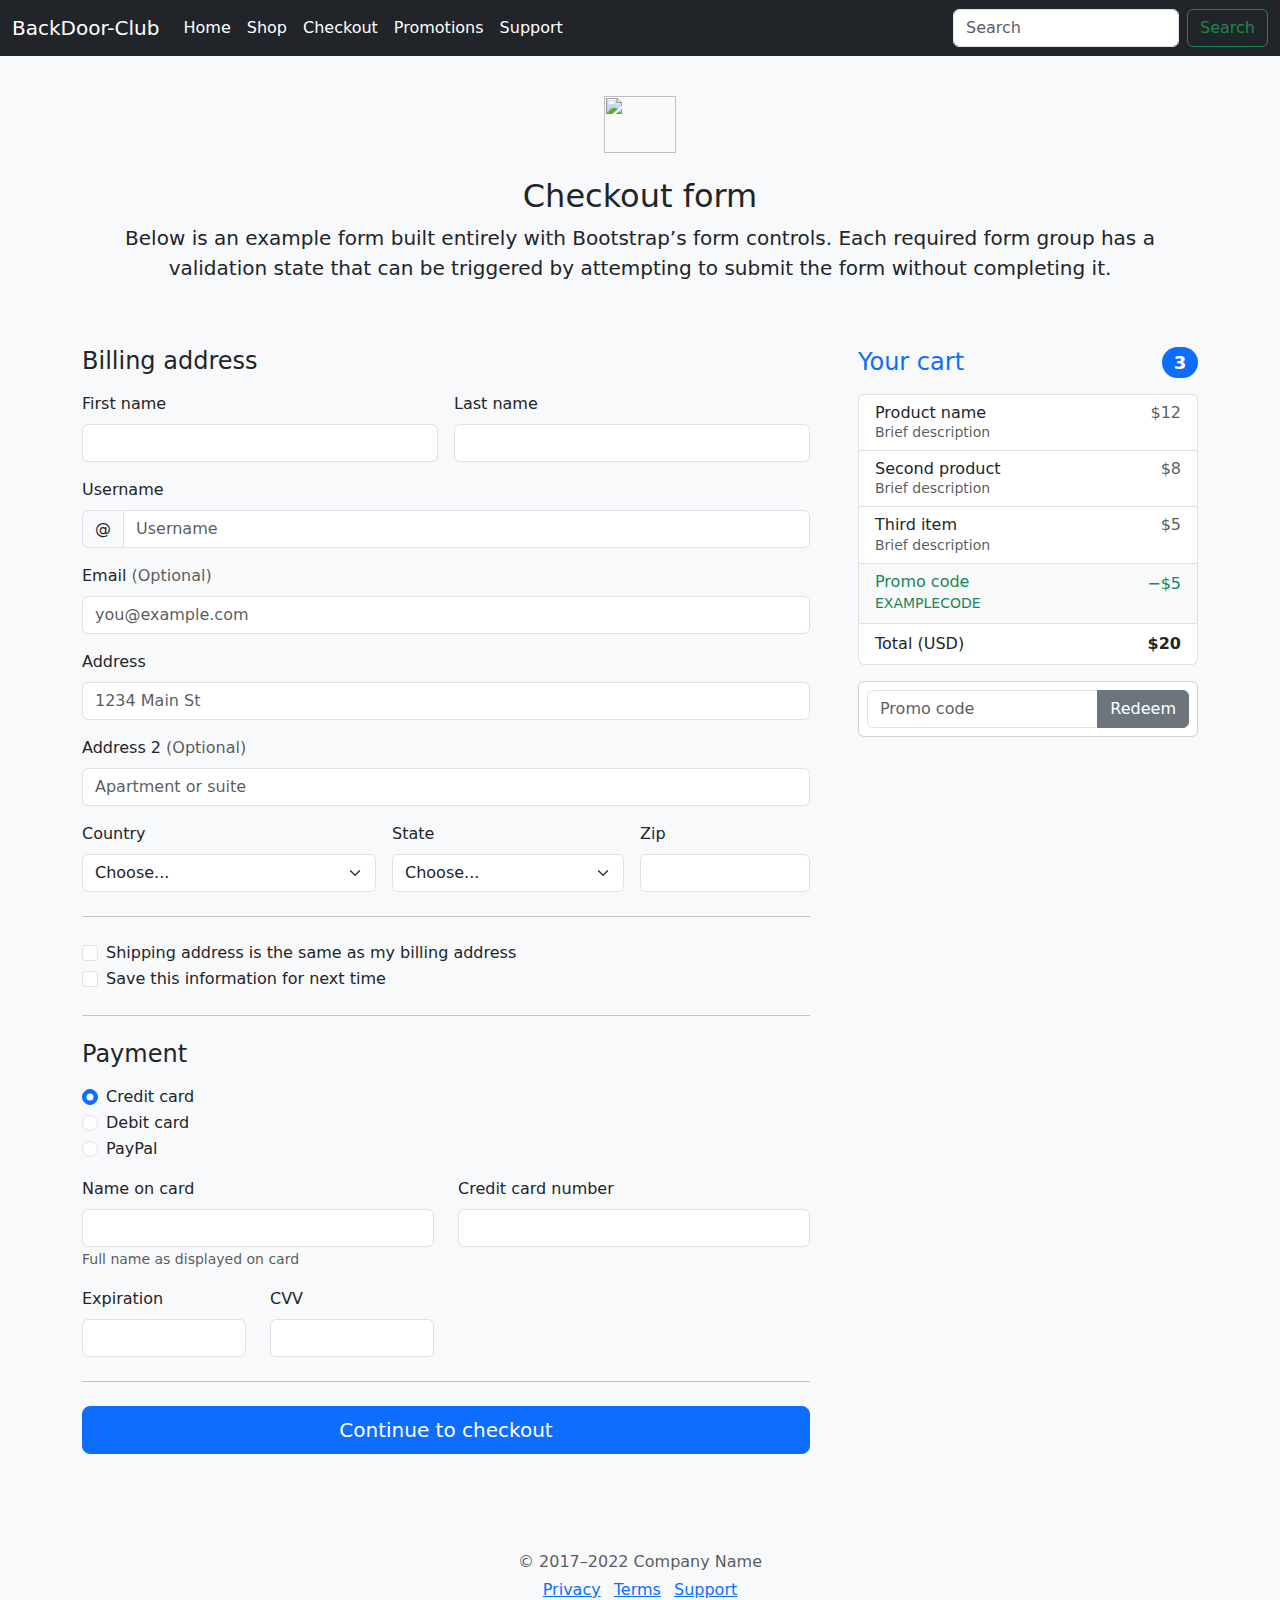
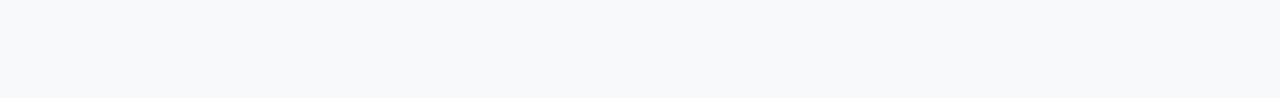
==== checkout.html @ a452adb2 "progress" ====
<!DOCTYPE html>
<html lang="en">
<head>
  <title>Bootstrap Example</title>
  <meta charset="utf-8">
  <meta name="viewport" content="width=device-width, initial-scale=1">
  <link rel="stylesheet" href="styles.css">
  <link href="https://cdn.jsdelivr.net/npm/bootstrap@5.2.1/dist/css/bootstrap.min.css" rel="stylesheet">
  <script src="https://cdn.jsdelivr.net/npm/bootstrap@5.2.1/dist/js/bootstrap.bundle.min.js"></script>
  <link href="carousel.css" rel="stylesheet">
</head>


<body class="bg-light">

    <header>
        <nav class="navbar navbar-expand-md navbar-dark fixed-top bg-dark">
          <div class="container-fluid">
            <a class="navbar-brand" href="#">BackDoor-Club</a>
            <button class="navbar-toggler" type="button" data-bs-toggle="collapse" data-bs-target="#navbarCollapse" aria-controls="navbarCollapse" aria-expanded="false" aria-label="Toggle navigation">
              <span class="navbar-toggler-icon"></span>
            </button>
            <div class="collapse navbar-collapse" id="navbarCollapse">
              <ul class="navbar-nav me-auto mb-2 mb-md-0">
                <li class="nav-item">
                  <a class="nav-link active" aria-current="page" href="index.html">Home</a>
                </li>
                <li class="nav-item">
                  <a class="nav-link active" href="Products.html">Shop</a>
                </li>
                <li class="nav-item">
                  <a class="nav-link active" href="checkout.html">Checkout</a>
                </li>
                <li class="nav-item">
                  <a class="nav-link active" href="promotions.html">Promotions</a>
                </li>
                <li class="nav-item">
                    <a class="nav-link active" href="Support.html">Support</a>
                  </li>
              </ul>
              <form class="d-flex" role="search">
                <input class="form-control me-2" type="search" placeholder="Search" aria-label="Search">
                <button class="btn btn-outline-success" type="submit">Search</button>
              </form>
            </div>
          </div>
        </nav>
      </header>
    
    
    <div class="container">
      <main>
        <div class="py-5 text-center">
          <img class="d-block mx-auto mb-4" src="" alt="" width="72" height="57">
          <h2>Checkout form</h2>
          <p class="lead">Below is an example form built entirely with Bootstrap’s form controls. Each required form group has a validation state that can be triggered by attempting to submit the form without completing it.</p>
        </div>
    
        <div class="row g-5">
          <div class="col-md-5 col-lg-4 order-md-last">
            <h4 class="d-flex justify-content-between align-items-center mb-3">
              <span class="text-primary">Your cart</span>
              <span class="badge bg-primary rounded-pill">3</span>
            </h4>
            <ul class="list-group mb-3">
              <li class="list-group-item d-flex justify-content-between lh-sm">
                <div>
                  <h6 class="my-0">Product name</h6>
                  <small class="text-muted">Brief description</small>
                </div>
                <span class="text-muted">$12</span>
              </li>
              <li class="list-group-item d-flex justify-content-between lh-sm">
                <div>
                  <h6 class="my-0">Second product</h6>
                  <small class="text-muted">Brief description</small>
                </div>
                <span class="text-muted">$8</span>
              </li>
              <li class="list-group-item d-flex justify-content-between lh-sm">
                <div>
                  <h6 class="my-0">Third item</h6>
                  <small class="text-muted">Brief description</small>
                </div>
                <span class="text-muted">$5</span>
              </li>
              <li class="list-group-item d-flex justify-content-between bg-light">
                <div class="text-success">
                  <h6 class="my-0">Promo code</h6>
                  <small>EXAMPLECODE</small>
                </div>
                <span class="text-success">−$5</span>
              </li>
              <li class="list-group-item d-flex justify-content-between">
                <span>Total (USD)</span>
                <strong>$20</strong>
              </li>
            </ul>
    
            <form class="card p-2">
              <div class="input-group">
                <input type="text" class="form-control" placeholder="Promo code">
                <button type="submit" class="btn btn-secondary">Redeem</button>
              </div>
            </form>
          </div>
          <div class="col-md-7 col-lg-8">
            <h4 class="mb-3">Billing address</h4>
            <form class="needs-validation" novalidate>
              <div class="row g-3">
                <div class="col-sm-6">
                  <label for="firstName" class="form-label">First name</label>
                  <input type="text" class="form-control" id="firstName" placeholder="" value="" required>
                  <div class="invalid-feedback">
                    Valid first name is required.
                  </div>
                </div>
    
                <div class="col-sm-6">
                  <label for="lastName" class="form-label">Last name</label>
                  <input type="text" class="form-control" id="lastName" placeholder="" value="" required>
                  <div class="invalid-feedback">
                    Valid last name is required.
                  </div>
                </div>
    
                <div class="col-12">
                  <label for="username" class="form-label">Username</label>
                  <div class="input-group has-validation">
                    <span class="input-group-text">@</span>
                    <input type="text" class="form-control" id="username" placeholder="Username" required>
                  <div class="invalid-feedback">
                      Your username is required.
                    </div>
                  </div>
                </div>
    
                <div class="col-12">
                  <label for="email" class="form-label">Email <span class="text-muted">(Optional)</span></label>
                  <input type="email" class="form-control" id="email" placeholder="you@example.com">
                  <div class="invalid-feedback">
                    Please enter a valid email address for shipping updates.
                  </div>
                </div>
    
                <div class="col-12">
                  <label for="address" class="form-label">Address</label>
                  <input type="text" class="form-control" id="address" placeholder="1234 Main St" required>
                  <div class="invalid-feedback">
                    Please enter your shipping address.
                  </div>
                </div>
    
                <div class="col-12">
                  <label for="address2" class="form-label">Address 2 <span class="text-muted">(Optional)</span></label>
                  <input type="text" class="form-control" id="address2" placeholder="Apartment or suite">
                </div>
    
                <div class="col-md-5">
                  <label for="country" class="form-label">Country</label>
                  <select class="form-select" id="country" required>
                    <option value="">Choose...</option>
                    <option>United States</option>
                  </select>
                  <div class="invalid-feedback">
                    Please select a valid country.
                  </div>
                </div>
    
                <div class="col-md-4">
                  <label for="state" class="form-label">State</label>
                  <select class="form-select" id="state" required>
                    <option value="">Choose...</option>
                    <option>California</option>
                  </select>
                  <div class="invalid-feedback">
                    Please provide a valid state.
                  </div>
                </div>
    
                <div class="col-md-3">
                  <label for="zip" class="form-label">Zip</label>
                  <input type="text" class="form-control" id="zip" placeholder="" required>
                  <div class="invalid-feedback">
                    Zip code required.
                  </div>
                </div>
              </div>
    
              <hr class="my-4">
    
              <div class="form-check">
                <input type="checkbox" class="form-check-input" id="same-address">
                <label class="form-check-label" for="same-address">Shipping address is the same as my billing address</label>
              </div>
    
              <div class="form-check">
                <input type="checkbox" class="form-check-input" id="save-info">
                <label class="form-check-label" for="save-info">Save this information for next time</label>
              </div>
    
              <hr class="my-4">
    
              <h4 class="mb-3">Payment</h4>
    
              <div class="my-3">
                <div class="form-check">
                  <input id="credit" name="paymentMethod" type="radio" class="form-check-input" checked required>
                  <label class="form-check-label" for="credit">Credit card</label>
                </div>
                <div class="form-check">
                  <input id="debit" name="paymentMethod" type="radio" class="form-check-input" required>
                  <label class="form-check-label" for="debit">Debit card</label>
                </div>
                <div class="form-check">
                  <input id="paypal" name="paymentMethod" type="radio" class="form-check-input" required>
                  <label class="form-check-label" for="paypal">PayPal</label>
                </div>
              </div>
    
              <div class="row gy-3">
                <div class="col-md-6">
                  <label for="cc-name" class="form-label">Name on card</label>
                  <input type="text" class="form-control" id="cc-name" placeholder="" required>
                  <small class="text-muted">Full name as displayed on card</small>
                  <div class="invalid-feedback">
                    Name on card is required
                  </div>
                </div>
    
                <div class="col-md-6">
                  <label for="cc-number" class="form-label">Credit card number</label>
                  <input type="text" class="form-control" id="cc-number" placeholder="" required>
                  <div class="invalid-feedback">
                    Credit card number is required
                  </div>
                </div>
    
                <div class="col-md-3">
                  <label for="cc-expiration" class="form-label">Expiration</label>
                  <input type="text" class="form-control" id="cc-expiration" placeholder="" required>
                  <div class="invalid-feedback">
                    Expiration date required
                  </div>
                </div>
    
                <div class="col-md-3">
                  <label for="cc-cvv" class="form-label">CVV</label>
                  <input type="text" class="form-control" id="cc-cvv" placeholder="" required>
                  <div class="invalid-feedback">
                    Security code required
                  </div>
                </div>
              </div>
    
              <hr class="my-4">
    
              <button class="w-100 btn btn-primary btn-lg" type="submit">Continue to checkout</button>
            </form>
          </div>
        </div>
      </main>
    
      <footer class="my-5 pt-5 text-muted text-center text-small">
        <p class="mb-1">&copy; 2017–2022 Company Name</p>
        <ul class="list-inline">
          <li class="list-inline-item"><a href="#">Privacy</a></li>
          <li class="list-inline-item"><a href="#">Terms</a></li>
          <li class="list-inline-item"><a href="#">Support</a></li>
        </ul>
      </footer>
    </div>
    
    
        <script src="/docs/5.2/dist/js/bootstrap.bundle.min.js" integrity="sha384-OERcA2EqjJCMA+/3y+gxIOqMEjwtxJY7qPCqsdltbNJuaOe923+mo//f6V8Qbsw3" crossorigin="anonymous"></script>
    
          <script src="form-validation.js"></script>
      </body>


</html>
---- styles.css ----
/* GLOBAL STYLES
-------------------------------------------------- */
/* Padding below the footer and lighter body text */

body {
    padding-top: 3rem;
    padding-bottom: 3rem;
    color: #5a5a5a;
  }
  
  
  /* CUSTOMIZE THE CAROUSEL
  -------------------------------------------------- */
  
  /* Carousel base class */
  .carousel {
    margin-bottom: 4rem;
  }
  /* Since positioning the image, we need to help out the caption */
  .carousel-caption {
    bottom: 3rem;
    z-index: 10;
  }
  
  /* Declare heights because of positioning of img element */
  .carousel-item {
    height: 32rem;
  }
  
  
  /* MARKETING CONTENT
  -------------------------------------------------- */
  
  /* Center align the text within the three columns below the carousel */
  .marketing .col-lg-4 {
    margin-bottom: 1.5rem;
    text-align: center;
  }
  /* rtl:begin:ignore */
  .marketing .col-lg-4 p {
    margin-right: .75rem;
    margin-left: .75rem;
  }
  /* rtl:end:ignore */
  
  
  /* Featurettes
  ------------------------- */
  
  .featurette-divider {
    margin: 5rem 0; /* Space out the Bootstrap <hr> more */
  }
  
  /* Thin out the marketing headings */
  /* rtl:begin:remove */
  .featurette-heading {
    letter-spacing: -.05rem;
  }
  
  /* rtl:end:remove */
  
  /* RESPONSIVE CSS
  -------------------------------------------------- */
  
  @media (min-width: 40em) {
    /* Bump up size of carousel content */
    .carousel-caption p {
      margin-bottom: 1.25rem;
      font-size: 1.25rem;
      line-height: 1.4;
    }
  
    .featurette-heading {
      font-size: 50px;
    }
  }
  
  @media (min-width: 62em) {
    .featurette-heading {
      margin-top: 7rem;
    }
  }



.bd-placeholder-img {
    font-size: 1.125rem;
    text-anchor: middle;
    -webkit-user-select: none;
    -moz-user-select: none;
    user-select: none;
  }

  @media (min-width: 768px) {
    .bd-placeholder-img-lg {
      font-size: 3.5rem;
    }
  }

  .b-example-divider {
    height: 3rem;
    background-color: rgba(0, 0, 0, .1);
    border: solid rgba(0, 0, 0, .15);
    border-width: 1px 0;
    box-shadow: inset 0 .5em 1.5em rgba(0, 0, 0, .1), inset 0 .125em .5em rgba(0, 0, 0, .15);
  }

  .b-example-vr {
    flex-shrink: 0;
    width: 1.5rem;
    height: 100vh;
  }

  .bi {
    vertical-align: -.125em;
    fill: currentColor;
  }

  .nav-scroller {
    position: relative;
    z-index: 2;
    height: 2.75rem;
    overflow-y: hidden;
  }

  .nav-scroller .nav {
    display: flex;
    flex-wrap: nowrap;
    padding-bottom: 1rem;
    margin-top: -1px;
    overflow-x: auto;
    text-align: center;
    white-space: nowrap;
    -webkit-overflow-scrolling: touch;
  }
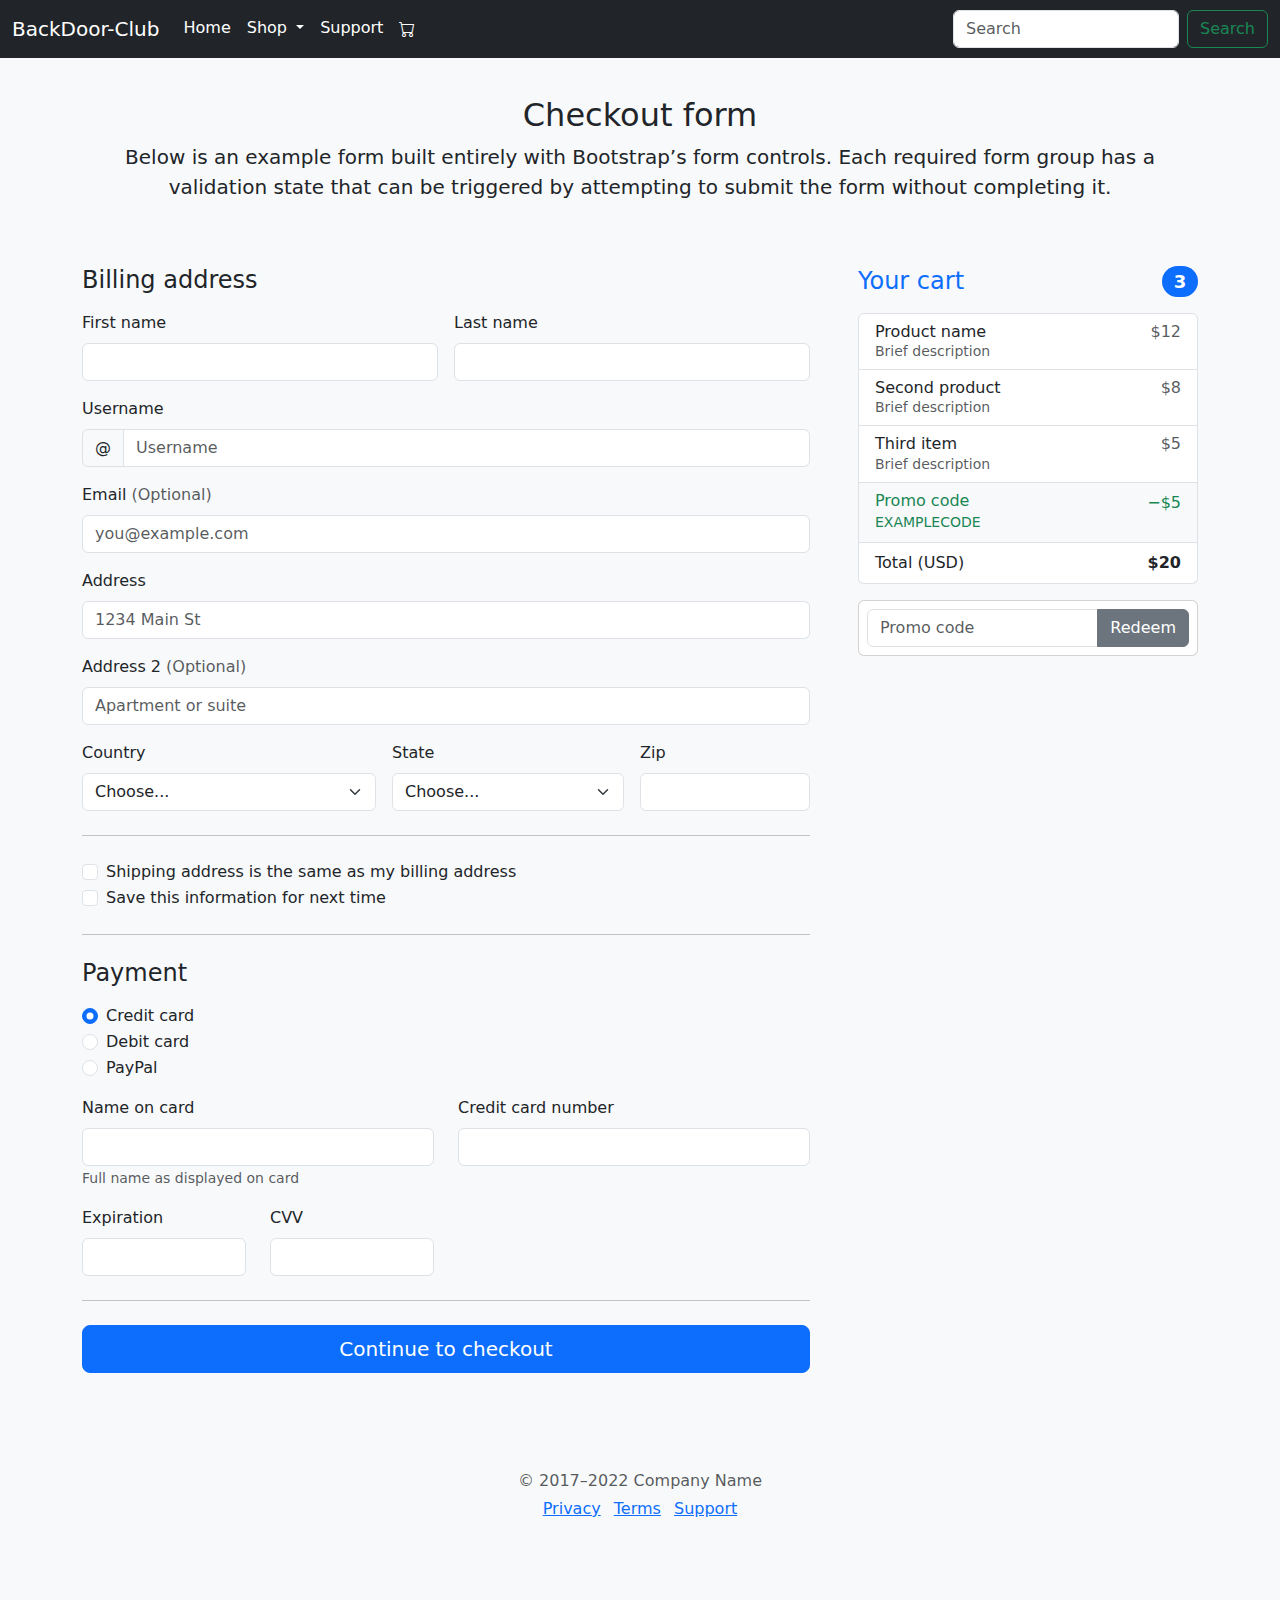
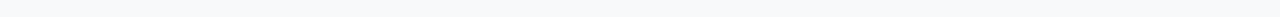
==== commit 449935ef: "good progress" ====
--- a/checkout.html
+++ b/checkout.html
@@ -6,6 +6,7 @@
   <meta name="viewport" content="width=device-width, initial-scale=1">
   <link rel="stylesheet" href="styles.css">
   <link href="https://cdn.jsdelivr.net/npm/bootstrap@5.2.1/dist/css/bootstrap.min.css" rel="stylesheet">
+  <link rel="stylesheet" href="https://cdn.jsdelivr.net/npm/bootstrap-icons@1.9.1/font/bootstrap-icons.css">
   <script src="https://cdn.jsdelivr.net/npm/bootstrap@5.2.1/dist/js/bootstrap.bundle.min.js"></script>
   <link href="carousel.css" rel="stylesheet">
 </head>
@@ -25,18 +26,26 @@
                 <li class="nav-item">
                   <a class="nav-link active" aria-current="page" href="index.html">Home</a>
                 </li>
-                <li class="nav-item">
-                  <a class="nav-link active" href="Products.html">Shop</a>
-                </li>
-                <li class="nav-item">
-                  <a class="nav-link active" href="checkout.html">Checkout</a>
-                </li>
-                <li class="nav-item">
-                  <a class="nav-link active" href="promotions.html">Promotions</a>
-                </li>
+                <li class="nav-item dropdown">
+                    <a class="nav-link dropdown-toggle nav-link active" href="Products.html" role="button" data-bs-toggle="dropdown" aria-expanded="false">
+                      Shop
+                    </a>
+                    <ul class="dropdown-menu">
+                      <li><a class="dropdown-item" href="Products.html">Shop</a></li>
+                      <li><hr class="dropdown-divider"></li>
+                      <li><a class="dropdown-item" href="promotions.html">Promotions</a></li>
+                    </ul>
+                  </li>
                 <li class="nav-item">
                     <a class="nav-link active" href="Support.html">Support</a>
                   </li>
+                  <li class="nav-item">
+                    <a class="nav-link active" href="checkout.html">
+                    <i class="bi bi-cart"></i>
+                    </a>
+                
+                  </li>
+                 
               </ul>
               <form class="d-flex" role="search">
                 <input class="form-control me-2" type="search" placeholder="Search" aria-label="Search">
@@ -51,7 +60,7 @@
     <div class="container">
       <main>
         <div class="py-5 text-center">
-          <img class="d-block mx-auto mb-4" src="" alt="" width="72" height="57">
+         
           <h2>Checkout form</h2>
           <p class="lead">Below is an example form built entirely with Bootstrap’s form controls. Each required form group has a validation state that can be triggered by attempting to submit the form without completing it.</p>
         </div>
--- a/styles.css
+++ b/styles.css
@@ -25,6 +25,10 @@
   /* Declare heights because of positioning of img element */
   .carousel-item {
     height: 32rem;
+  }
+
+  .cart-icon.png {
+    size: 10px;
   }
   
   
